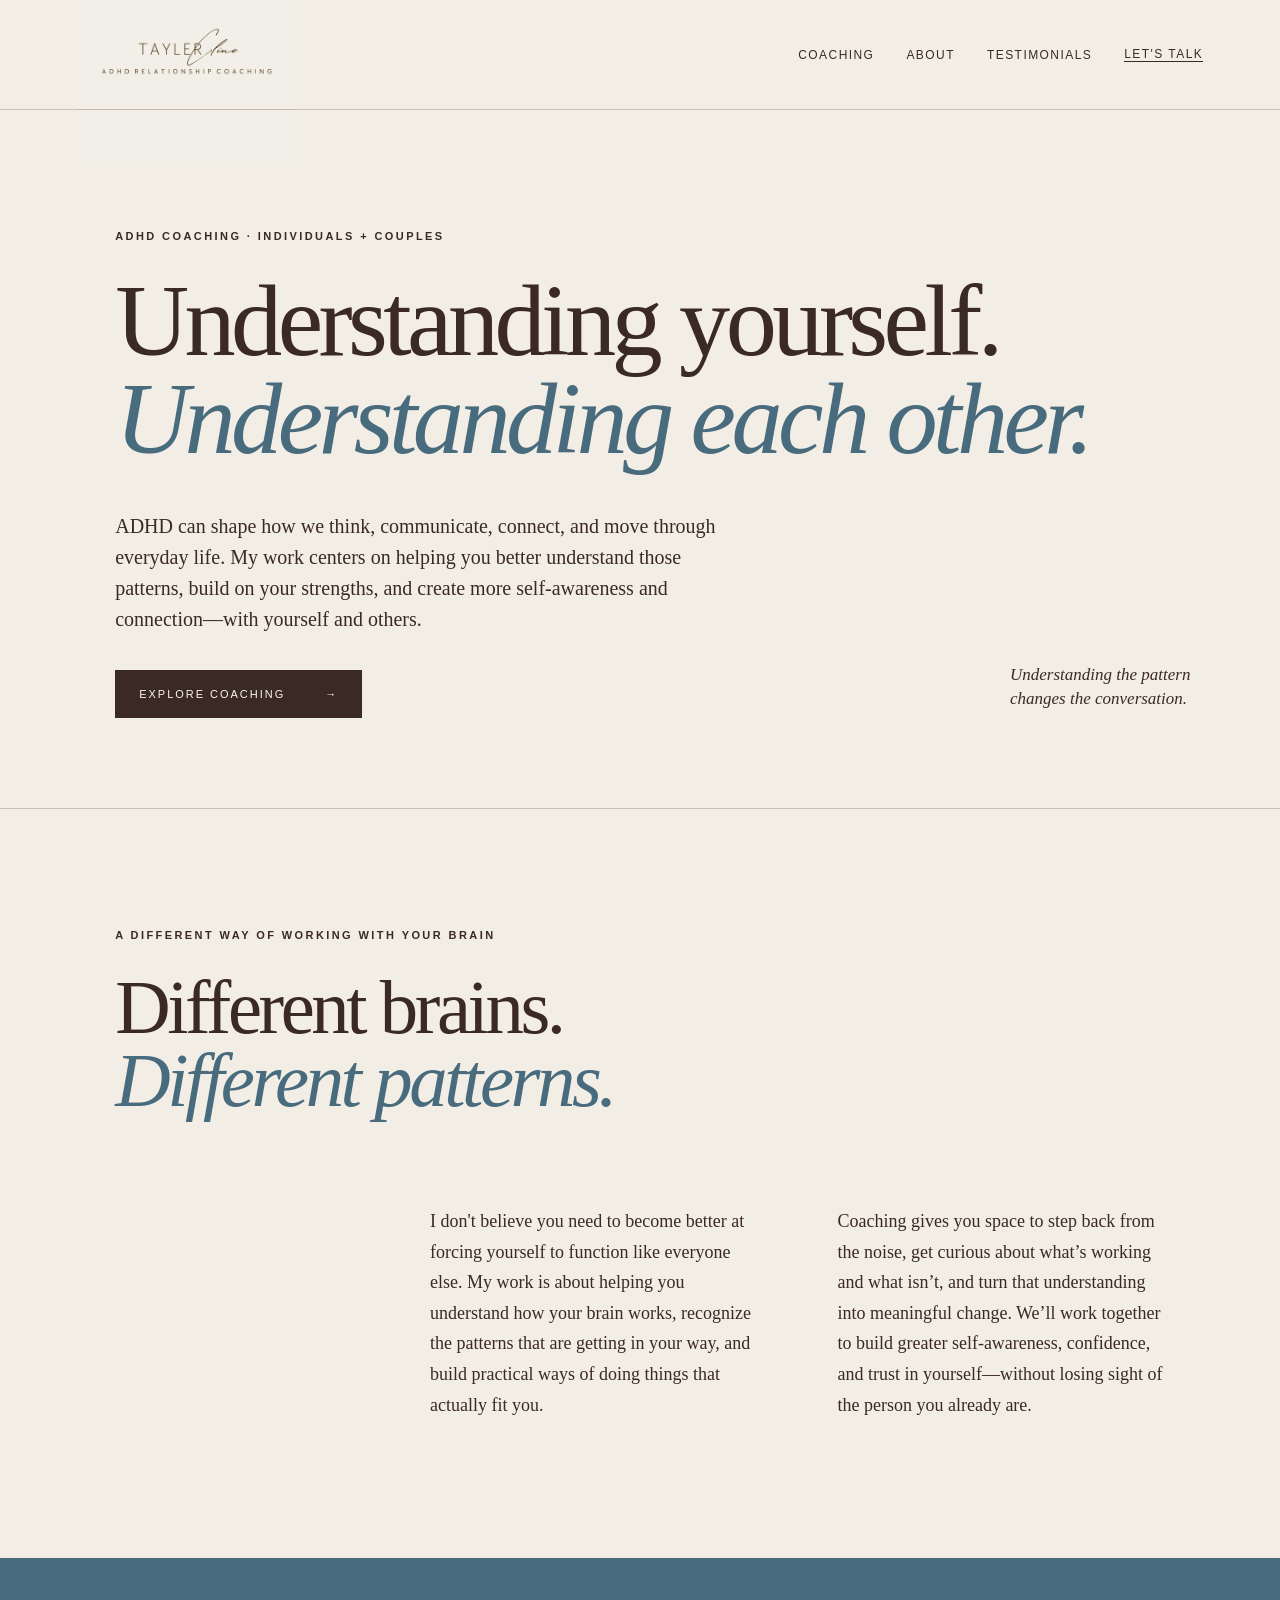
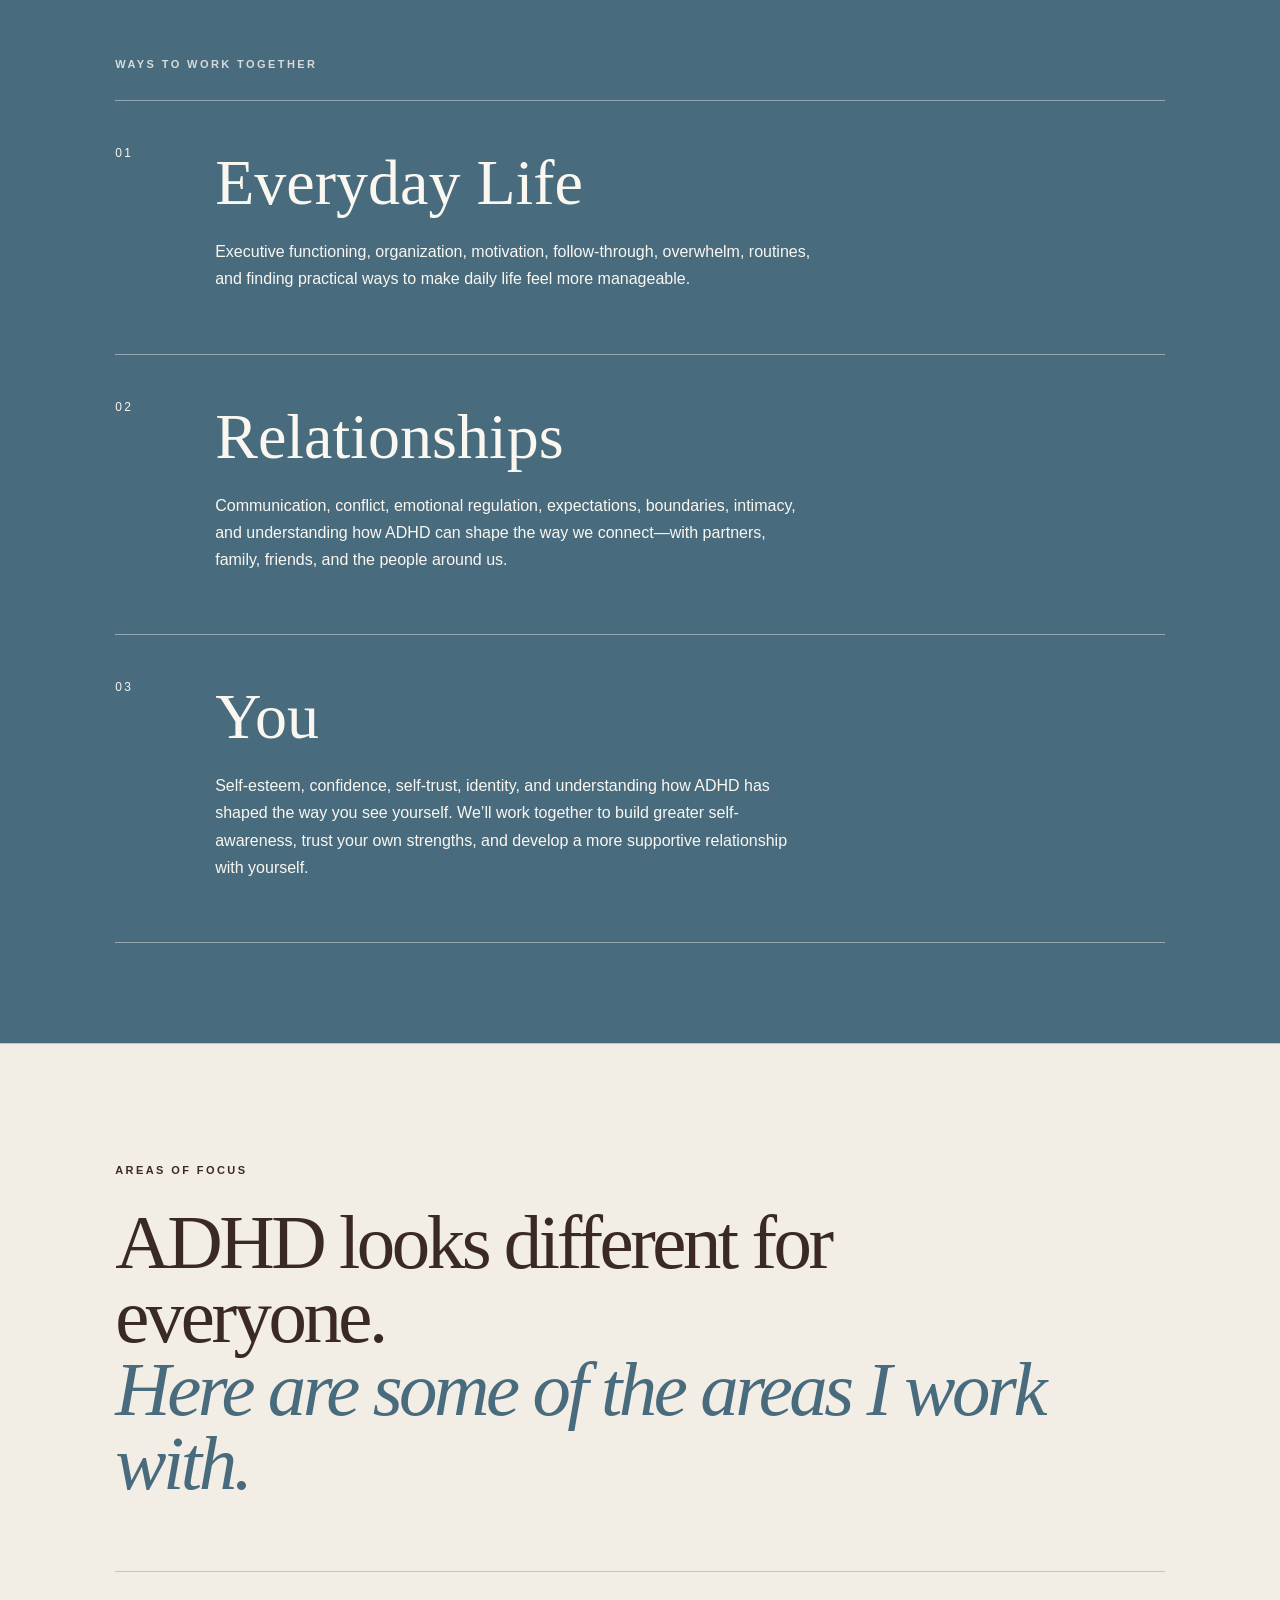
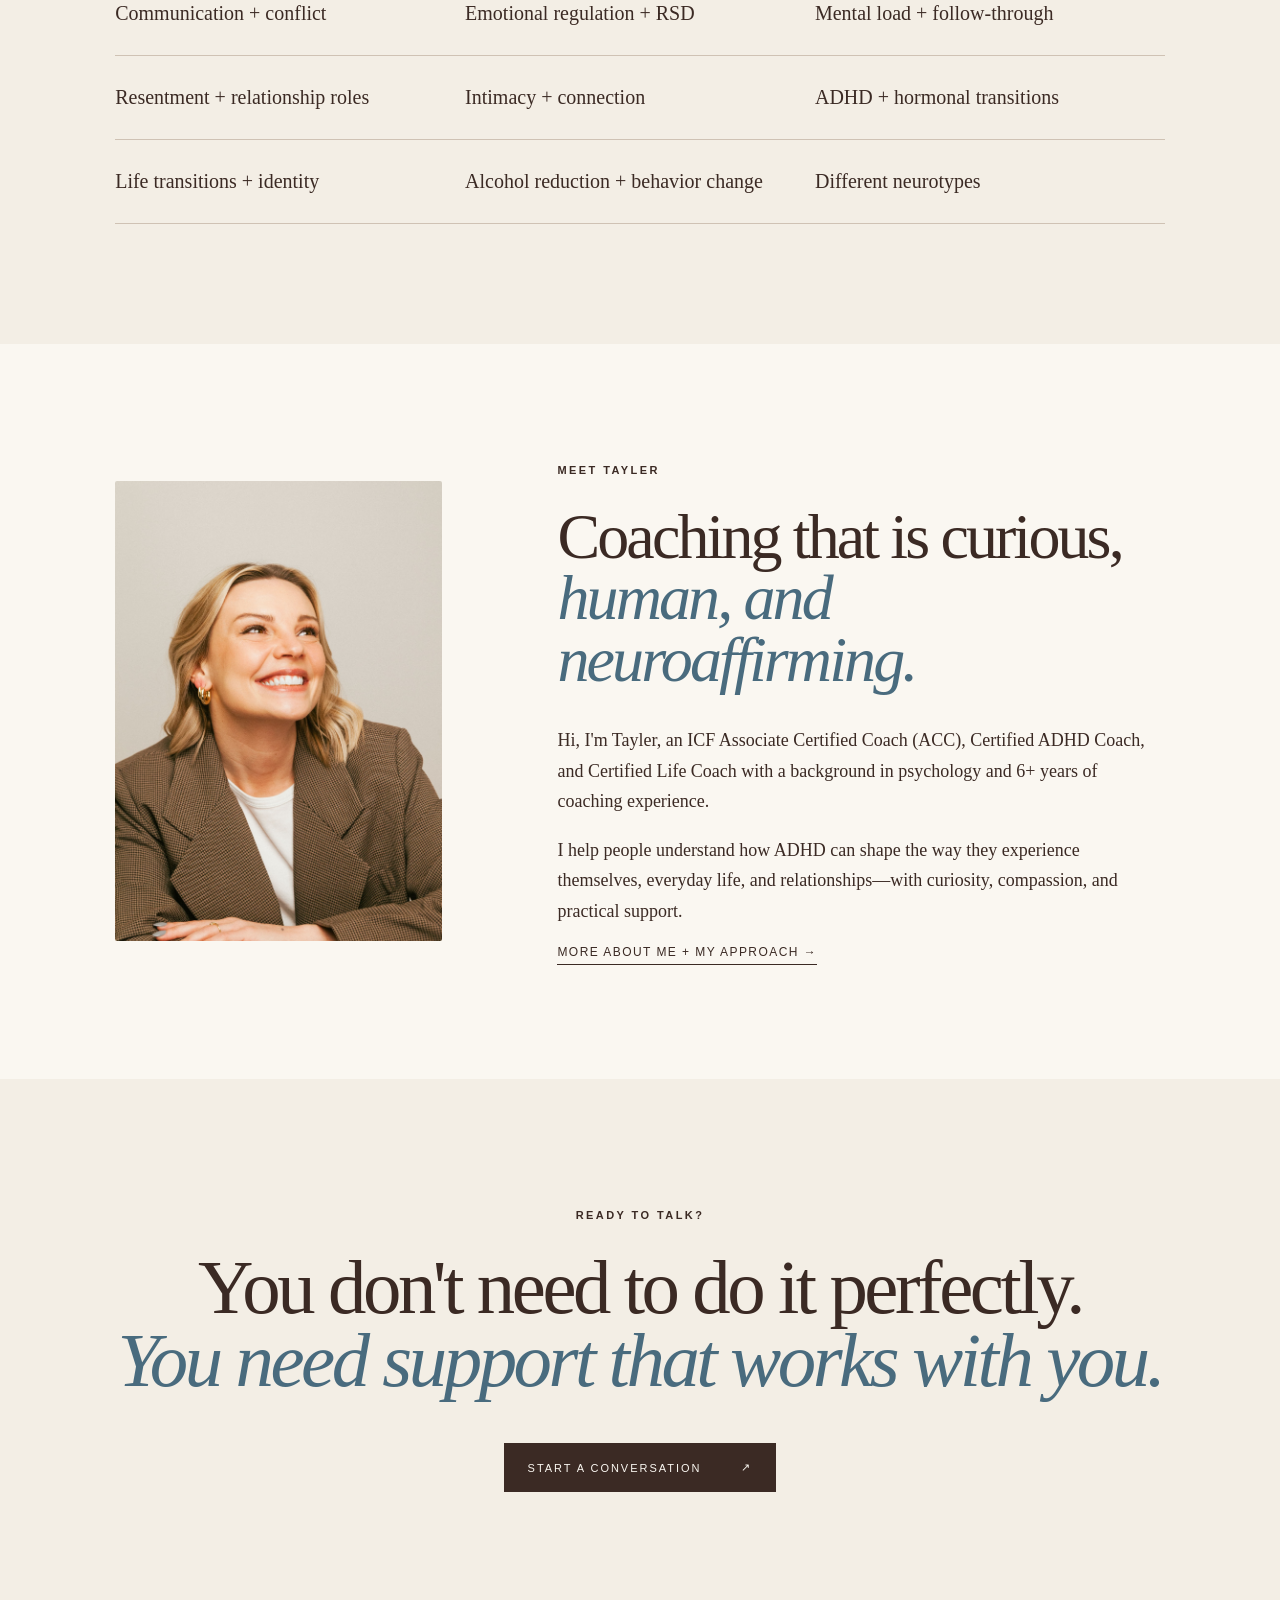
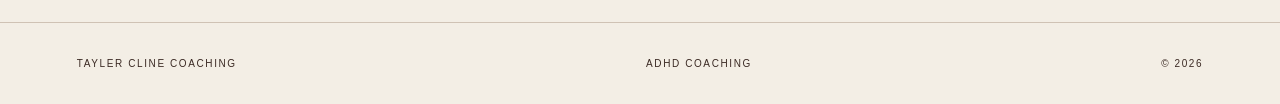
==== index.html @ 6a5feedb "Add files via upload" ====
<!--
=========================================================
✏️ EDIT YOUR WEBSITE HERE
=========================================================
You normally only need to edit the words inside the CONTENT
section below. Do not change anything outside that section.

After editing:
1. Save this file.
2. Refresh the website in Chrome.
=========================================================
-->

<script>
const CONTENT = {
  brand: {
    name: "Tayler Cline Coaching",
    descriptor: "ADHD Coaching"
  },

  nav: {
    coaching: "Coaching",
    about: "About",
    resources: "Testimonials",
    cta: "Let's talk"
  },

  hero: {
    eyebrow: "ADHD COACHING · INDIVIDUALS + COUPLES",
    headline: "Understanding yourself.",
    headlineAccent: "Understanding each other.",
    lede: "ADHD can shape how we think, communicate, connect, and move through everyday life. My work centers on helping you better understand those patterns, build on your strengths, and create more self-awareness and connection—with yourself and others.",
    button: "Explore coaching",
    sideNote: "Understanding the pattern<br>changes the conversation."
  },

  recognition: {
    eyebrow: "A DIFFERENT WAY OF WORKING WITH YOUR BRAIN",
    headline: "Different brains.<br><em>Different patterns.</em>",
    paragraphs: [
      "I don't believe you need to become better at forcing yourself to function like everyone else. My work is about helping you understand how your brain works, recognize the patterns that are getting in your way, and build practical ways of doing things that actually fit you.",
      "Coaching gives you space to step back from the noise, get curious about what’s working and what isn’t, and turn that understanding into meaningful change. We’ll work together to build greater self-awareness, confidence, and trust in yourself—without losing sight of the person you already are."
    ]
  },

  services: {
    eyebrow: "WAYS TO WORK TOGETHER",
    items: [
      {
        number: "01",
        title: "Everyday Life",
        description: "Executive functioning, organization, motivation, follow-through, overwhelm, routines, and finding practical ways to make daily life feel more manageable."
      },
      {
        number: "02",
        title: "Relationships",
        description: "Communication, conflict, emotional regulation, expectations, boundaries, intimacy, and understanding how ADHD can shape the way we connect—with partners, family, friends, and the people around us."
      },
      {
        number: "03",
        title: "You",
        description: "Self-esteem, confidence, self-trust, identity, and understanding how ADHD has shaped the way you see yourself. We’ll work together to build greater self-awareness, trust your own strengths, and develop a more supportive relationship with yourself."
      }
    ]
  },

  topics: {
    eyebrow: "AREAS OF FOCUS",
    headline: "ADHD looks different for everyone.<br><em>Here are some of the areas I work with.</em>",
    items: [
      "Communication + conflict",
  "Emotional regulation + RSD",
  "Mental load + follow-through",
  "Resentment + relationship roles",
  "Intimacy + connection",
  "ADHD + hormonal transitions",
  "Life transitions + identity",
  "Alcohol reduction + behavior change",
  "Different neurotypes"
    ]
  },

  about: {
    eyebrow: "MEET TAYLER",
    headline: "Coaching that is curious,<br><em>human, and neuroaffirming.</em>",
    paragraphs: [
      "Hi, I'm Tayler, an ICF Associate Certified Coach (ACC), Certified ADHD Coach, and Certified Life Coach with a background in psychology and 6+ years of coaching experience.",
      "I help people understand how ADHD can shape the way they experience themselves, everyday life, and relationships—with curiosity, compassion, and practical support."
    ],
    link: "More about me + my approach"
  },

  final: {
    eyebrow: "READY TO TALK?",
    headline: "You don't need to do it perfectly.<br><em>You need support that works with you.</em>",
    button: "Start a conversation",
    email: "tayler.rmc@gmail.com"
  },

  footer: {
    descriptor: "ADHD COACHING",
    copyright: "© 2026"
  }
};
</script>
<!doctype html>
<html lang="en">
<head>
<meta charset="utf-8">
<meta name="viewport" content="width=device-width,initial-scale=1">
<title>Tayler Cline Coaching | ADHD Coaching</title>
<meta name="description" content="ADHD coaching for understanding yourself, navigating everyday life, and building better connection with yourself and others.">
<link rel="stylesheet" href="styles.css">
</head>
<body>
<header class="site-header">
  <a class="brand" href="#top"><img src="logo.jpg" alt="Tayler Cline Coaching"></a>
  <button class="menu" aria-label="Open menu">Menu</button>
  <nav>
    <a href="#coaching" id="nav-coaching"></a>
    <a href="#about" id="nav-about"></a>
    <a href="testimonials.html" id="nav-resources"></a>
    <a class="nav-cta" href="#contact" id="nav-cta"></a>
  </nav>
</header>

<main id="top">
<section class="hero">
  <p class="eyebrow" id="hero-eyebrow"></p>
  <h1><span id="hero-headline"></span><br><em id="hero-headline-accent"></em></h1>
  <p class="lede" id="hero-lede"></p>
  <a class="button" href="https://paperbell.me/taylerclinecoaching#packages"><span id="hero-button"></span> <span>→</span></a> <p class="side-note" id="hero-side-note"></p>
</section>

<section class="recognition">
  <p class="eyebrow" id="recognition-eyebrow"></p>
  <h2 id="recognition-headline"></h2>
  <div class="two-col">
    <p id="recognition-p1"></p>
    <p id="recognition-p2"></p>
  </div>
</section>

<section class="blue" id="coaching">
  <p class="eyebrow light" id="services-eyebrow"></p>
  <div id="services-container"></div>
</section>

<section class="topics" id="resources">
  <p class="eyebrow" id="topics-eyebrow"></p>
  <h2 id="topics-headline"></h2>
  <div class="topic-grid" id="topics-grid"></div>
</section>

<section class="about" id="about">
  <div class="about-photo">
    <img src="tayler-headshot.jpg" alt="Tayler Cline">
  </div>
  <div>
    <p class="eyebrow" id="about-eyebrow"></p>
    <h2 id="about-headline"></h2>
    <div id="about-paragraphs"></div>
    <a class="text-link" href="about.html" id="about-link"></a>
  </div>
</section>

<section class="final" id="contact">
  <p class="eyebrow" id="final-eyebrow"></p>
  <h2 id="final-headline"></h2>
  <a class="button" id="final-button" href=""><span></span> <span>↗</span></a>
</section>
</main>

<footer>
  <span id="footer-brand"></span>
  <span id="footer-descriptor"></span>
  <span id="footer-copyright"></span>
</footer>


<script>
const c = CONTENT;
const $ = id => document.getElementById(id);

$("nav-coaching").textContent = c.nav.coaching;
$("nav-about").textContent = c.nav.about;
$("nav-resources").textContent = c.nav.resources;
$("nav-cta").textContent = c.nav.cta;

$("hero-eyebrow").textContent = c.hero.eyebrow;
$("hero-headline").textContent = c.hero.headline;
$("hero-headline-accent").textContent = c.hero.headlineAccent;
$("hero-lede").textContent = c.hero.lede;
$("hero-button").textContent = c.hero.button;
$("hero-side-note").innerHTML = c.hero.sideNote;

$("recognition-eyebrow").textContent = c.recognition.eyebrow;
$("recognition-headline").innerHTML = c.recognition.headline;
$("recognition-p1").textContent = c.recognition.paragraphs[0];
$("recognition-p2").textContent = c.recognition.paragraphs[1];

$("services-eyebrow").textContent = c.services.eyebrow;
$("services-container").innerHTML = c.services.items.map(item => `
  <div class="service">
    <span>${item.number}</span>
    <div><h3>${item.title}</h3><p>${item.description}</p></div>
  </div>
`).join("");

$("topics-eyebrow").textContent = c.topics.eyebrow;
$("topics-headline").innerHTML = c.topics.headline;
$("topics-grid").innerHTML = c.topics.items.map(item => `<p>${item}</p>`).join("");

$("about-eyebrow").textContent = c.about.eyebrow;
$("about-headline").innerHTML = c.about.headline;
$("about-paragraphs").innerHTML = c.about.paragraphs.map(p => `<p>${p}</p>`).join("");
$("about-link").textContent = c.about.link + " →";

$("final-eyebrow").textContent = c.final.eyebrow;
$("final-headline").innerHTML = c.final.headline;
$("final-button").href = "mailto:" + c.final.email;
$("final-button").querySelector("span").textContent = c.final.button;

$("footer-brand").textContent = c.brand.name.toUpperCase();
$("footer-descriptor").textContent = c.footer.descriptor;
$("footer-copyright").textContent = c.footer.copyright;
</script>
<script>
const button=document.querySelector('.menu');const nav=document.querySelector('.site-header nav');button?.addEventListener('click',()=>{const open=nav.style.display==='flex';nav.style.display=open?'none':'flex';if(!open){Object.assign(nav.style,{position:'absolute',top:'90px',left:'0',right:'0',padding:'30px',background:'var(--cream)',flexDirection:'column',alignItems:'flex-start'})}});

</script>
</body>
</html>
---- styles.css ----
:root{--cream:#f3eee5;--paper:#faf7f1;--brown:#3b2a24;--blue:#607f91;--blue-deep:#496b7e;--line:#cfc2b4}*{box-sizing:border-box}html{scroll-behavior:smooth}body{margin:0;background:var(--cream);color:var(--brown);font-family:Arial,Helvetica,sans-serif}.site-header{height:110px;padding:18px 6vw;display:flex;align-items:center;justify-content:space-between;border-bottom:1px solid var(--line);position:relative;z-index:2}.brand img{width:220px;display:block;mix-blend-mode:multiply}.site-header nav{display:flex;gap:32px;align-items:center}.site-header a{color:inherit;text-decoration:none;font-size:12px;letter-spacing:.12em;text-transform:uppercase}.nav-cta{border-bottom:1px solid}.menu{display:none;background:none;border:0;color:inherit}.hero{min-height:690px;padding:120px 9vw 90px;position:relative}.eyebrow{font-size:11px;letter-spacing:.22em;font-weight:700;margin:0 0 30px}.hero h1,.recognition h2,.topics h2,.about h2,.final h2{font-family:Georgia,'Times New Roman',serif;font-weight:400;letter-spacing:-.045em;line-height:.96;margin:0}.hero h1{font-size:clamp(58px,8vw,112px);max-width:1100px}.hero em,.recognition em,.topics em,.about em,.final em{font-weight:400;color:var(--blue-deep)}.lede{font-family:Georgia,serif;font-size:20px;line-height:1.55;max-width:610px;margin:42px 0 35px}.button{display:inline-flex;gap:40px;align-items:center;background:var(--brown);color:var(--paper);padding:18px 24px;text-decoration:none;text-transform:uppercase;font-size:11px;letter-spacing:.18em}.side-note{position:absolute;right:7vw;bottom:80px;font-family:Georgia,serif;font-style:italic;font-size:17px;line-height:1.4}.recognition,.topics{padding:120px 9vw;border-top:1px solid var(--line)}.recognition h2,.topics h2{font-size:clamp(46px,6vw,80px);max-width:950px}.two-col{display:grid;grid-template-columns:1fr 1fr;gap:80px;margin:70px 0 0 30%;font-family:Georgia,serif;font-size:18px;line-height:1.7}.blue{background:var(--blue-deep);color:var(--paper);padding:100px 9vw}.light{opacity:.8}.service{display:grid;grid-template-columns:100px 1fr;border-top:1px solid rgba(255,255,255,.4);padding:45px 0}.service:last-child{border-bottom:1px solid rgba(255,255,255,.4)}.service span{font-size:12px;letter-spacing:.2em}.service h3{font-family:Georgia,serif;font-weight:400;font-size:clamp(40px,5vw,66px);margin:0 0 18px}.service p{max-width:600px;line-height:1.7}.topic-grid{display:grid;grid-template-columns:repeat(3,1fr);margin-top:70px;border-top:1px solid var(--line)}.topic-grid p{margin:0;padding:30px 10px 30px 0;border-bottom:1px solid var(--line);font-family:Georgia,serif;font-size:20px}.about{background:var(--paper);padding:120px 9vw;display:grid;grid-template-columns:.7fr 1.3fr;gap:9vw}.about-photo{display:flex;align-items:center;justify-content:center}
.about-photo img{width:100%;max-width:380px;height:460px;object-fit:cover;display:block}.about-mark{font-family:Georgia,serif;font-style:italic;font-size:140px;color:var(--blue);align-self:center}.about h2{font-size:clamp(44px,5vw,72px);margin-bottom:35px}.about p:not(.eyebrow){font-family:Georgia,serif;font-size:18px;line-height:1.7;max-width:650px}.text-link{color:inherit;text-decoration:none;border-bottom:1px solid;padding-bottom:5px;font-size:12px;letter-spacing:.12em;text-transform:uppercase}.final{text-align:center;padding:130px 7vw}.final h2{font-size:clamp(46px,6vw,82px);margin-bottom:45px}footer{border-top:1px solid var(--line);padding:35px 6vw;display:flex;justify-content:space-between;font-size:10px;letter-spacing:.16em}@media(max-width:760px){.site-header{height:90px}.brand img{width:175px}.site-header nav{display:none}.menu{display:block}.hero{padding:90px 7vw 80px;min-height:auto}.hero h1{font-size:52px}.side-note{display:none}.recognition,.topics,.blue,.about{padding:80px 7vw}.two-col{grid-template-columns:1fr;gap:10px;margin:45px 0 0}.service{grid-template-columns:45px 1fr}.topic-grid{grid-template-columns:1fr}.about{grid-template-columns:1fr}.about-mark{font-size:90px}footer{gap:18px;flex-direction:column}}


.about-photo img {
  border-radius: 2px;
}
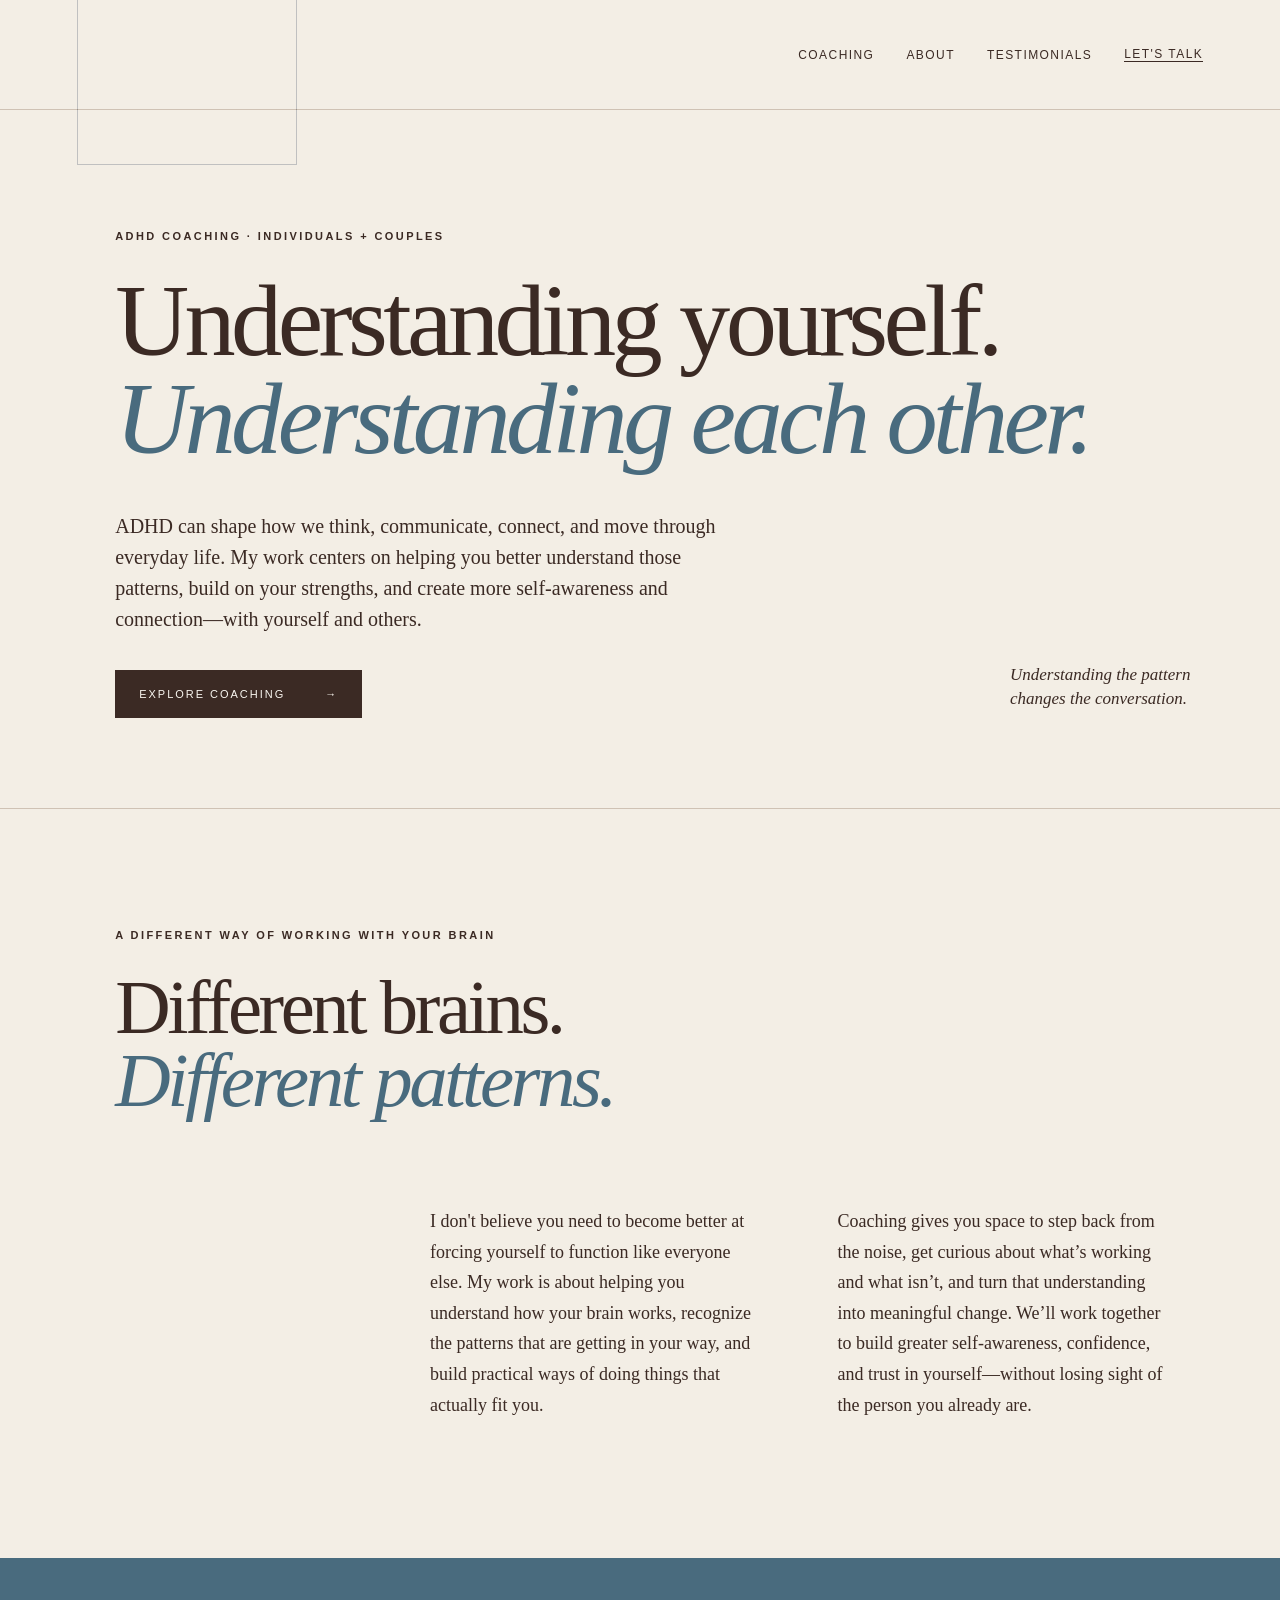
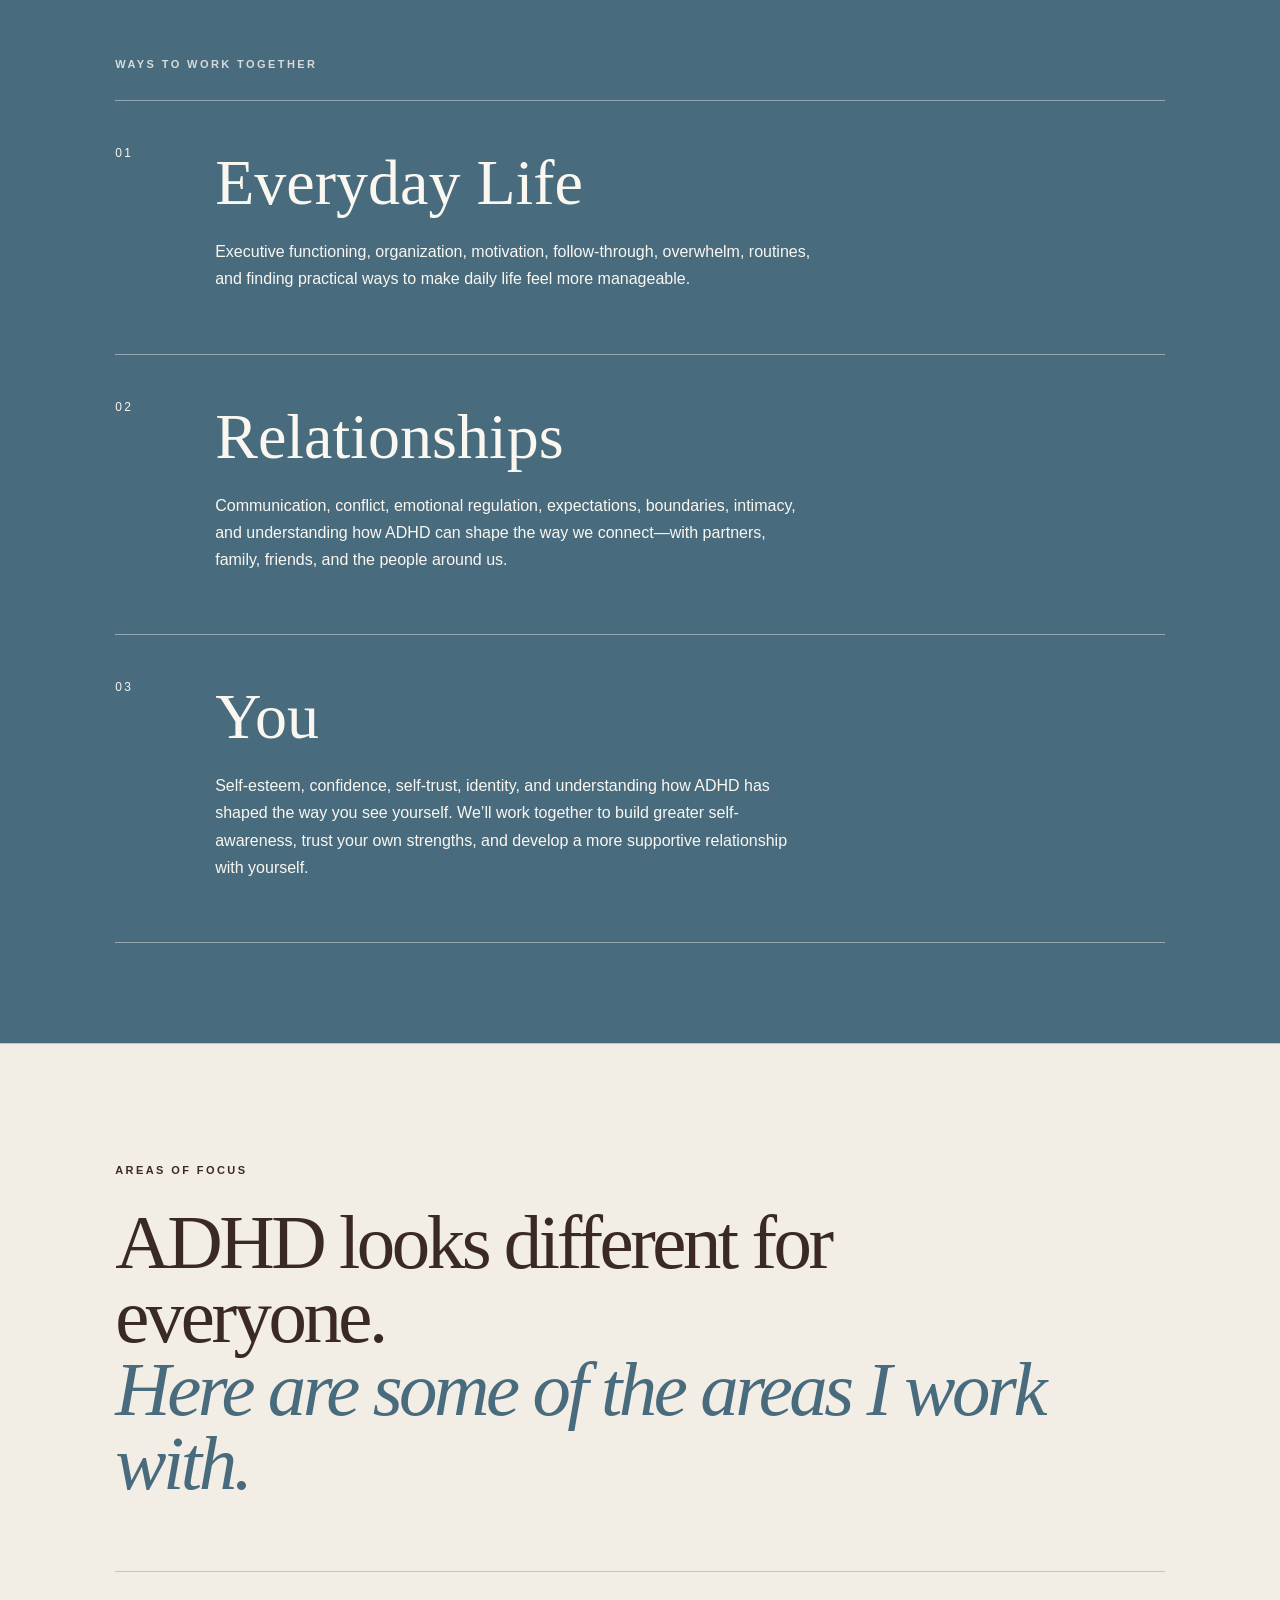
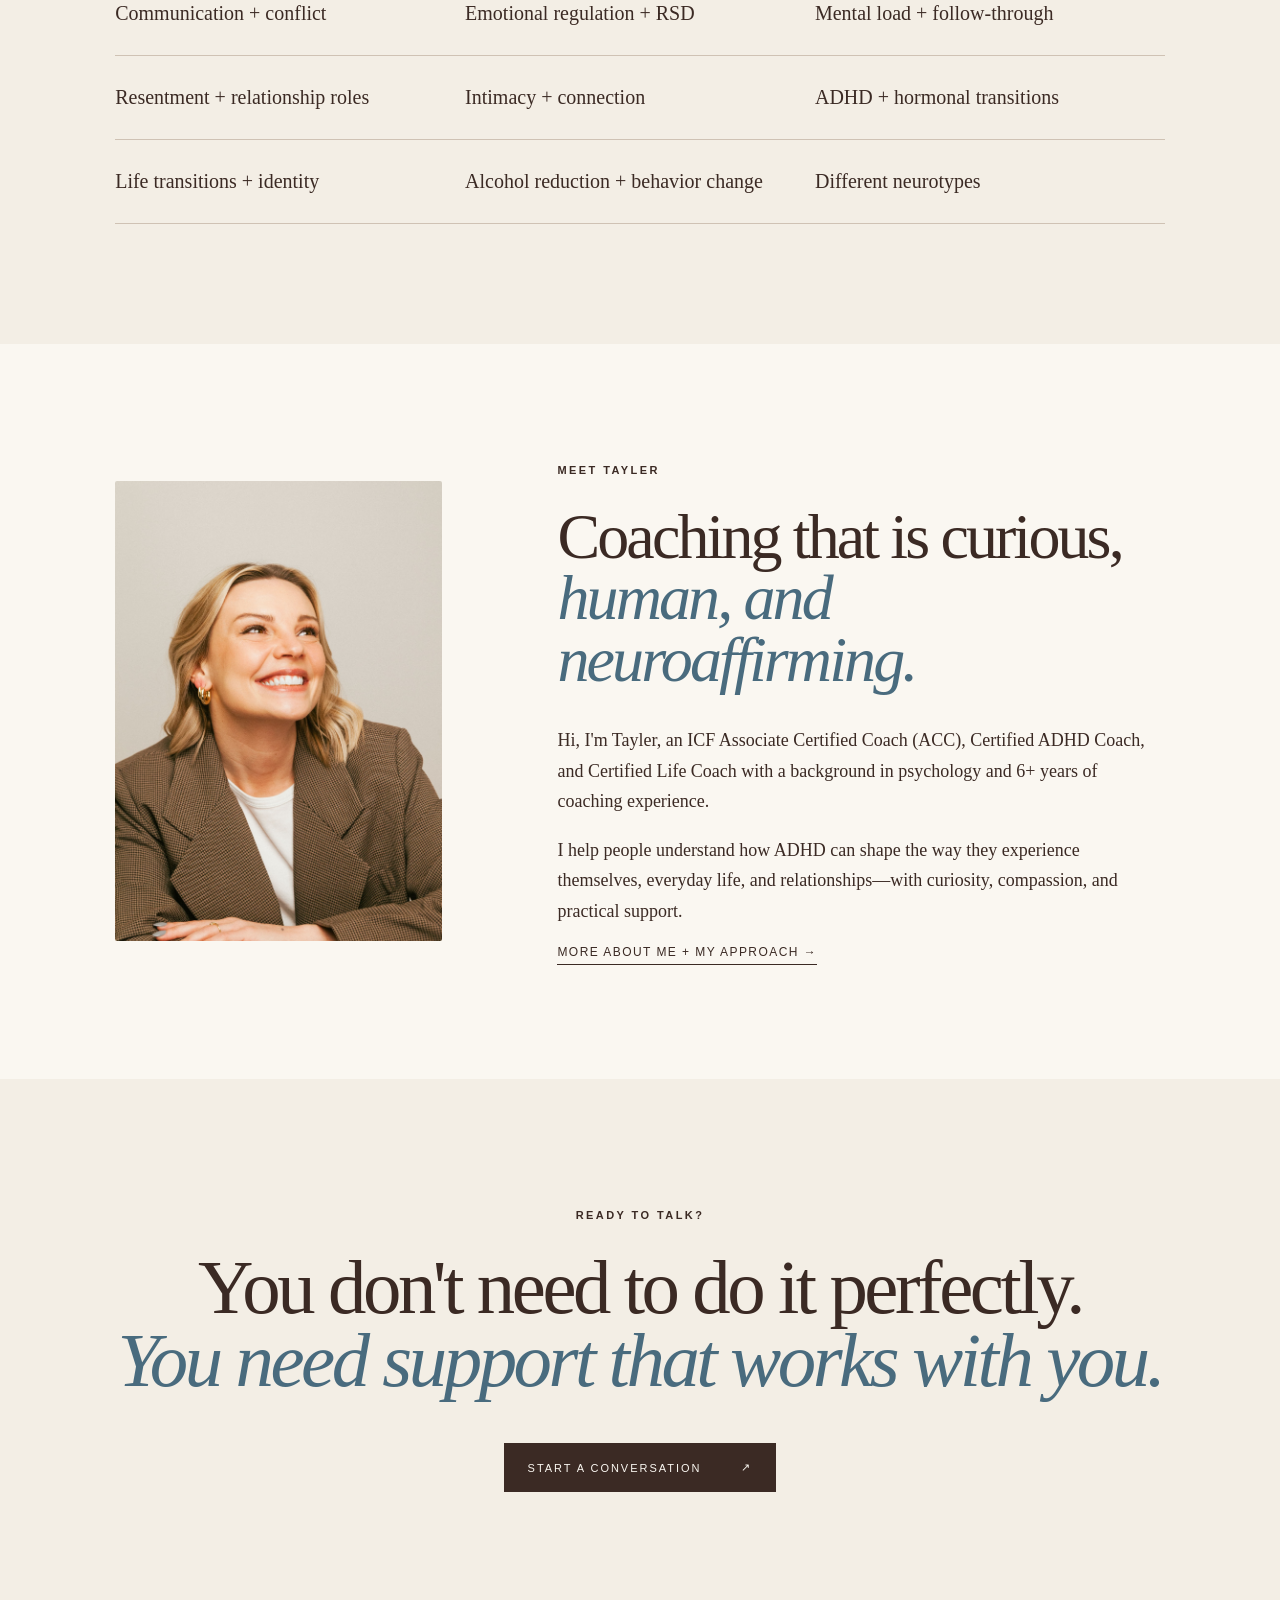
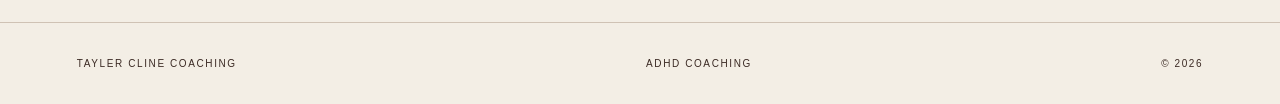
==== commit 5d39952e: "Update logo image in header" ====
--- a/index.html
+++ b/index.html
@@ -114,7 +114,7 @@
 </head>
 <body>
 <header class="site-header">
-  <a class="brand" href="#top"><img src="logo.jpg" alt="Tayler Cline Coaching"></a>
+  <a class="brand" href="#top"><img src="logo-new.png" alt="Tayler Cline Coaching"></a>
   <button class="menu" aria-label="Open menu">Menu</button>
   <nav>
     <a href="#coaching" id="nav-coaching"></a>
--- a/styles.css
+++ b/styles.css
@@ -5,3 +5,85 @@
 .about-photo img {
   border-radius: 2px;
 }
+/* Credentials strip */
+.credentials-strip {
+  max-width: 1000px;
+  margin: 70px auto 50px;
+  padding: 35px 20px;
+  text-align: center;
+  border-top: 1px solid rgba(73, 54, 43, 0.18);
+}
+
+.credentials-strip .eyebrow {
+  margin-bottom: 28px;
+}
+
+.credentials-badges {
+  display: flex;
+  align-items: center;
+  justify-content: center;
+  flex-wrap: wrap;
+  gap: 30px;
+}
+
+.credentials-badges img {
+  display: block;
+  width: 115px;
+  height: 115px;
+  object-fit: contain;
+}
+
+.credentials-affiliation {
+  margin-top: 24px;
+  font-size: 14px;
+}
+
+.credentials-affiliation a {
+  color: inherit;
+  text-decoration: underline;
+  text-underline-offset: 4px;
+}
+
+@media (max-width: 600px) {
+  .credentials-strip {
+    margin-top: 45px;
+    padding: 28px 12px;
+  }
+
+  .credentials-badges {
+    gap: 20px;
+  }
+
+  .credentials-badges img {
+    width: 85px;
+    height: 85px;
+  }
+}
+
+
+/* Mobile badge adjustments */
+@media (max-width: 600px) {
+  .credentials-badges {
+    display: flex;
+    flex-wrap: nowrap;
+    justify-content: center;
+    align-items: center;
+    gap: 8px;
+  }
+
+  .credentials-badges img {
+    width: 20%;
+    max-width: 65px;
+    height: auto;
+    flex: 1 1 0;
+    min-width: 0;
+  }
+}
+
+@media (max-width: 760px) {
+  .about-photo img {
+    height: auto;
+    max-height: none;
+    object-fit: contain;
+  }
+}
